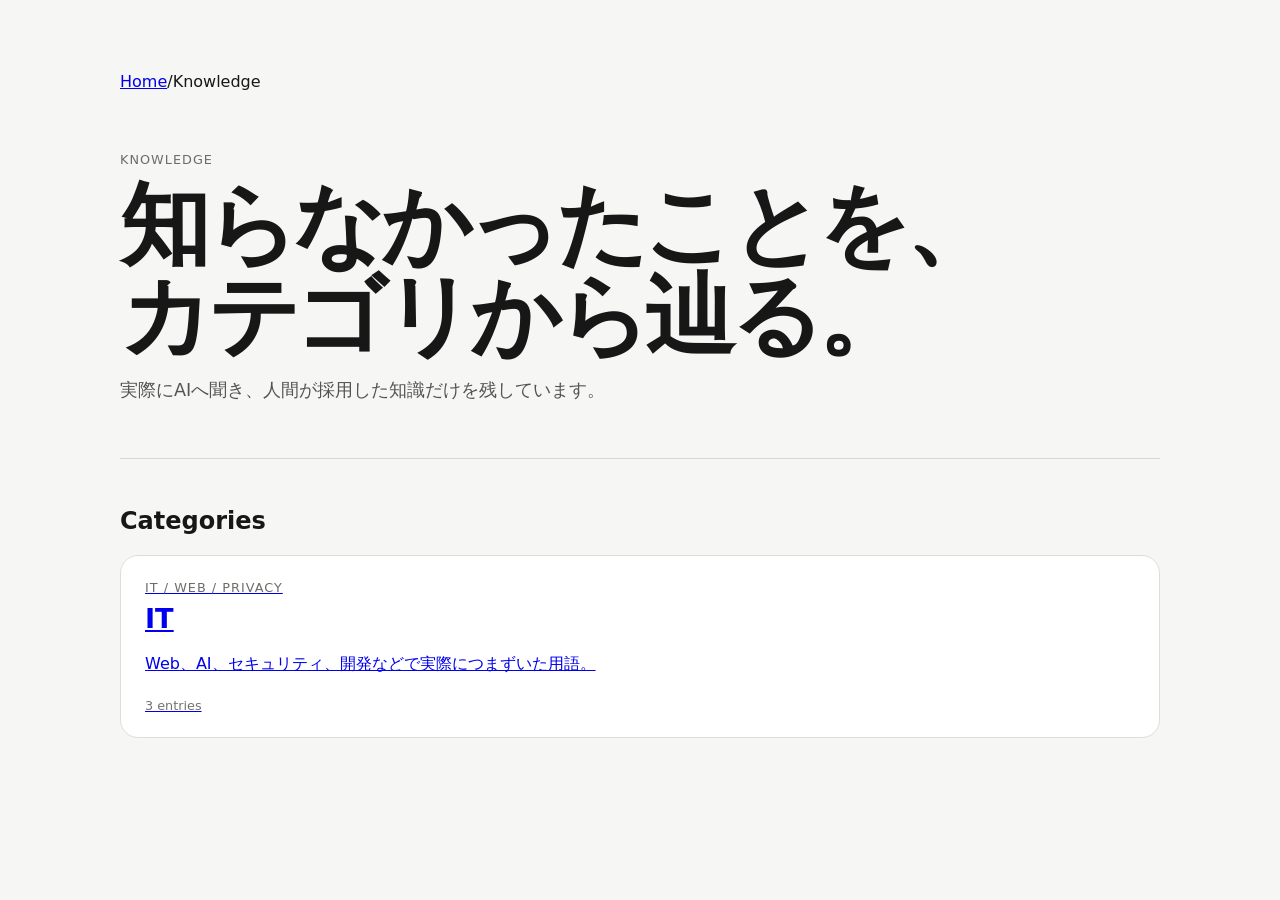
==== knowledge/index.html @ 05bd986e "Add knowledge category index" ====
<!doctype html>
<html lang="ja">
<head>
  <meta charset="utf-8">
  <meta name="viewport" content="width=device-width, initial-scale=1">
  <title>Knowledge | Ignorance Driven Learning</title>
  <meta name="description" content="知らなかったことをカテゴリごとに整理したナレッジ一覧。">
  <link rel="stylesheet" href="../styles.css">
</head>
<body>
  <main class="container">
    <nav class="breadcrumb"><a href="../">Home</a><span>/</span><span>Knowledge</span></nav>
    <header class="hero compact">
      <p class="eyebrow">Knowledge</p>
      <h1>知らなかったことを、<br>カテゴリから辿る。</h1>
      <p class="lead">実際にAIへ聞き、人間が採用した知識だけを残しています。</p>
    </header>

    <section>
      <div class="section-head">
        <h2>Categories</h2>
      </div>
      <div class="grid">
        <a class="card card-link" href="./it/">
          <div class="meta">IT / Web / Privacy</div>
          <h3>IT</h3>
          <p>Web、AI、セキュリティ、開発などで実際につまずいた用語。</p>
          <div class="tags"><span>3 entries</span></div>
        </a>
      </div>
    </section>
  </main>
</body>
</html>
---- styles.css ----
:root {
  font-family: Inter, system-ui, -apple-system, BlinkMacSystemFont, "Segoe UI", sans-serif;
  color: #171717;
  background: #f6f6f4;
}

* { box-sizing: border-box; }

body {
  margin: 0;
  min-height: 100vh;
}

.container {
  width: min(1040px, calc(100% - 32px));
  margin: 0 auto;
  padding: 72px 0 96px;
}

.hero {
  padding: 48px 0 56px;
  border-bottom: 1px solid #d7d7d2;
  margin-bottom: 48px;
}

.eyebrow,
.meta,
#count {
  font-size: 0.8rem;
  letter-spacing: 0.08em;
  text-transform: uppercase;
  color: #6c6c68;
}

h1 {
  margin: 12px 0 16px;
  max-width: 900px;
  font-size: clamp(2.4rem, 7vw, 5.6rem);
  line-height: 1.02;
  letter-spacing: -0.05em;
}

.lead {
  margin: 0;
  font-size: 1.1rem;
  color: #555550;
}

.section-head {
  display: flex;
  align-items: baseline;
  justify-content: space-between;
  gap: 16px;
  margin-bottom: 20px;
}

.section-head h2 { margin: 0; }

.grid {
  display: grid;
  grid-template-columns: repeat(auto-fit, minmax(260px, 1fr));
  gap: 16px;
}

.card {
  background: white;
  border: 1px solid #deded8;
  border-radius: 18px;
  padding: 24px;
}

.card h3 {
  margin: 8px 0 2px;
  font-size: 1.7rem;
}

.reading {
  margin: 0 0 18px;
  color: #777772;
  font-size: 0.9rem;
}

.card > p:not(.reading) {
  line-height: 1.7;
}

.tags {
  display: flex;
  gap: 8px;
  flex-wrap: wrap;
  margin-top: 20px;
  color: #73736e;
  font-size: 0.8rem;
}
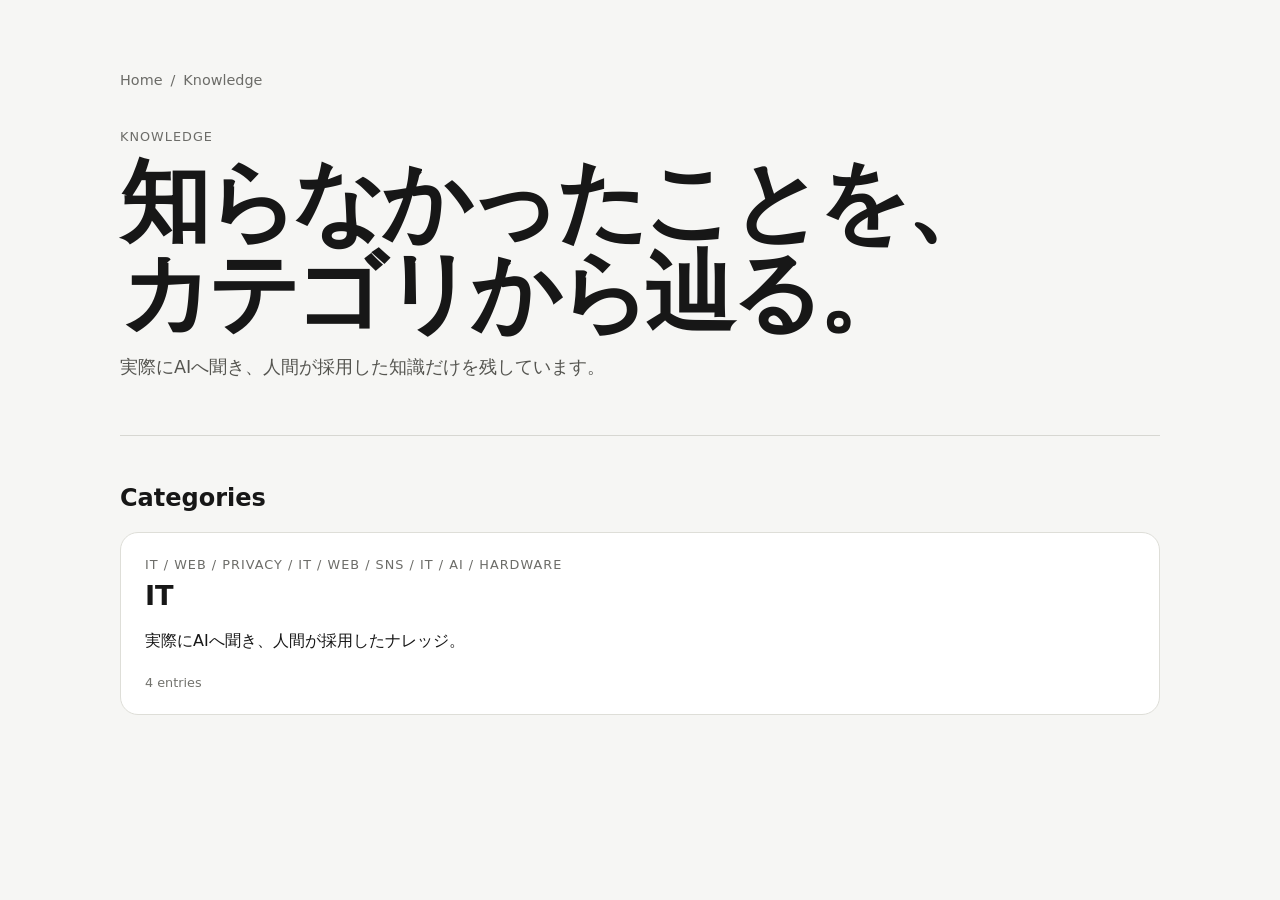
==== commit 8060d6d9: "Build knowledge pages" ====
--- a/knowledge/index.html
+++ b/knowledge/index.html
@@ -15,17 +15,14 @@
       <h1>知らなかったことを、<br>カテゴリから辿る。</h1>
       <p class="lead">実際にAIへ聞き、人間が採用した知識だけを残しています。</p>
     </header>
-
     <section>
-      <div class="section-head">
-        <h2>Categories</h2>
-      </div>
+      <div class="section-head"><h2>Categories</h2></div>
       <div class="grid">
         <a class="card card-link" href="./it/">
-          <div class="meta">IT / Web / Privacy</div>
+          <div class="meta">IT / Web / Privacy / IT / Web / SNS / IT / AI / Hardware</div>
           <h3>IT</h3>
-          <p>Web、AI、セキュリティ、開発などで実際につまずいた用語。</p>
-          <div class="tags"><span>3 entries</span></div>
+          <p>実際にAIへ聞き、人間が採用したナレッジ。</p>
+          <div class="tags"><span>4 entries</span></div>
         </a>
       </div>
     </section>
--- a/styles.css
+++ b/styles.css
@@ -11,6 +11,8 @@
   min-height: 100vh;
 }
 
+a { color: inherit; }
+
 .container {
   width: min(1040px, calc(100% - 32px));
   margin: 0 auto;
@@ -23,9 +25,14 @@
   margin-bottom: 48px;
 }
 
+.hero.compact {
+  padding-top: 28px;
+}
+
 .eyebrow,
 .meta,
-#count {
+#count,
+.section-head > span {
   font-size: 0.8rem;
   letter-spacing: 0.08em;
   text-transform: uppercase;
@@ -46,6 +53,23 @@
   color: #555550;
 }
 
+.breadcrumb {
+  display: flex;
+  gap: 8px;
+  flex-wrap: wrap;
+  align-items: center;
+  font-size: 0.9rem;
+  color: #6c6c68;
+}
+
+.breadcrumb a {
+  text-decoration: none;
+}
+
+.breadcrumb a:hover {
+  text-decoration: underline;
+}
+
 .section-head {
   display: flex;
   align-items: baseline;
@@ -62,11 +86,23 @@
   gap: 16px;
 }
 
-.card {
+.card,
+.detail-card {
   background: white;
   border: 1px solid #deded8;
   border-radius: 18px;
   padding: 24px;
+}
+
+.card-link {
+  display: block;
+  text-decoration: none;
+  transition: transform 0.15s ease, border-color 0.15s ease;
+}
+
+.card-link:hover {
+  transform: translateY(-2px);
+  border-color: #bdbdb5;
 }
 
 .card h3 {
@@ -80,7 +116,8 @@
   font-size: 0.9rem;
 }
 
-.card > p:not(.reading) {
+.card > p:not(.reading),
+.detail-card p {
   line-height: 1.7;
 }
 
@@ -92,3 +129,38 @@
   color: #73736e;
   font-size: 0.8rem;
 }
+
+.detail-page {
+  width: min(860px, calc(100% - 32px));
+}
+
+.detail-card {
+  margin-top: 32px;
+  padding: clamp(28px, 5vw, 56px);
+}
+
+.detail-card h1 {
+  font-size: clamp(3rem, 9vw, 6rem);
+  margin-bottom: 6px;
+}
+
+.detail-summary {
+  font-size: clamp(1.2rem, 2.5vw, 1.6rem);
+  line-height: 1.6 !important;
+  margin: 28px 0 44px;
+}
+
+.detail-card section {
+  padding-top: 28px;
+  margin-top: 28px;
+  border-top: 1px solid #e5e5df;
+}
+
+.detail-card h2 {
+  margin: 0 0 10px;
+  font-size: 1.15rem;
+}
+
+code {
+  overflow-wrap: anywhere;
+}
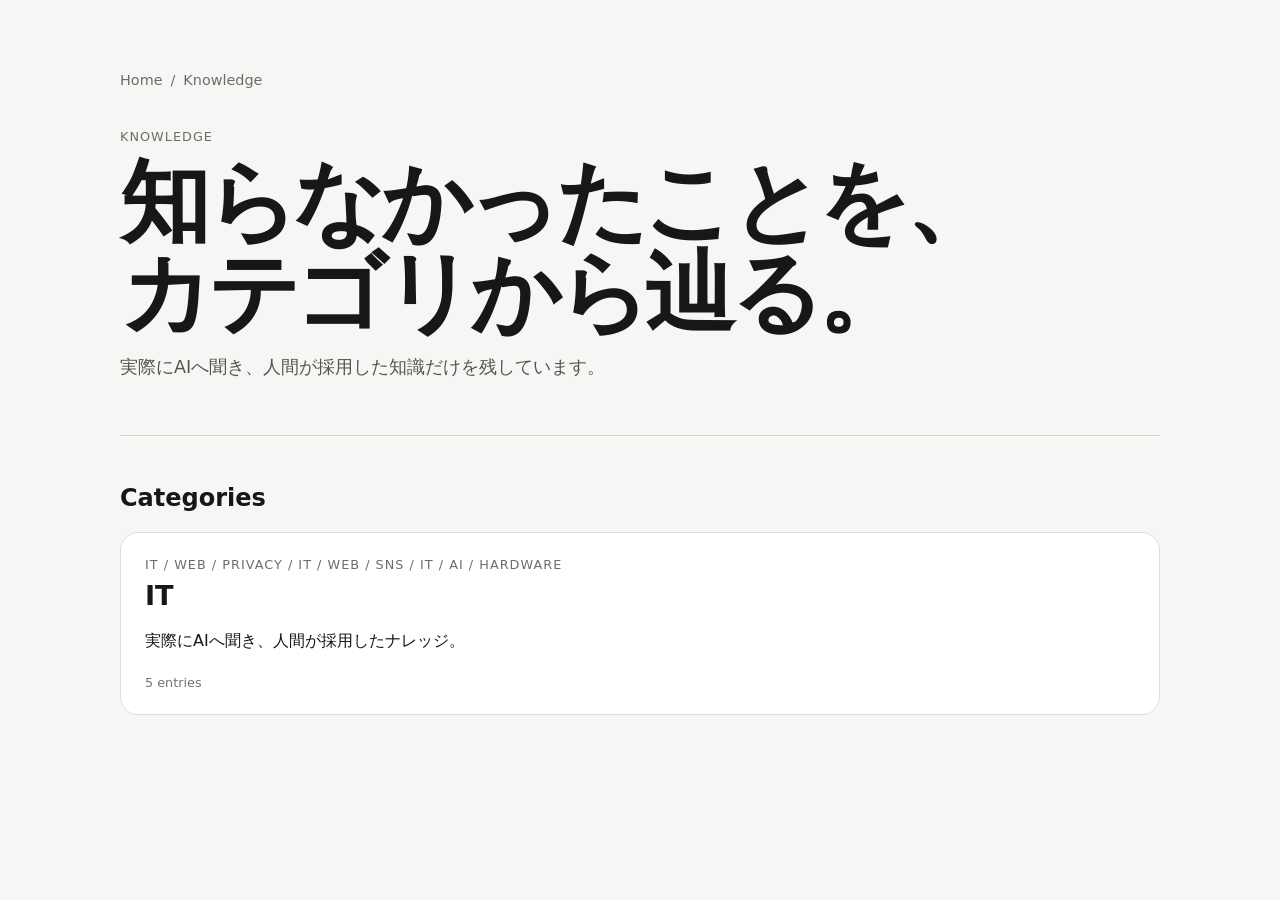
==== commit 658c3526: "Build knowledge pages" ====
--- a/knowledge/index.html
+++ b/knowledge/index.html
@@ -22,7 +22,7 @@
           <div class="meta">IT / Web / Privacy / IT / Web / SNS / IT / AI / Hardware</div>
           <h3>IT</h3>
           <p>実際にAIへ聞き、人間が採用したナレッジ。</p>
-          <div class="tags"><span>4 entries</span></div>
+          <div class="tags"><span>5 entries</span></div>
         </a>
       </div>
     </section>
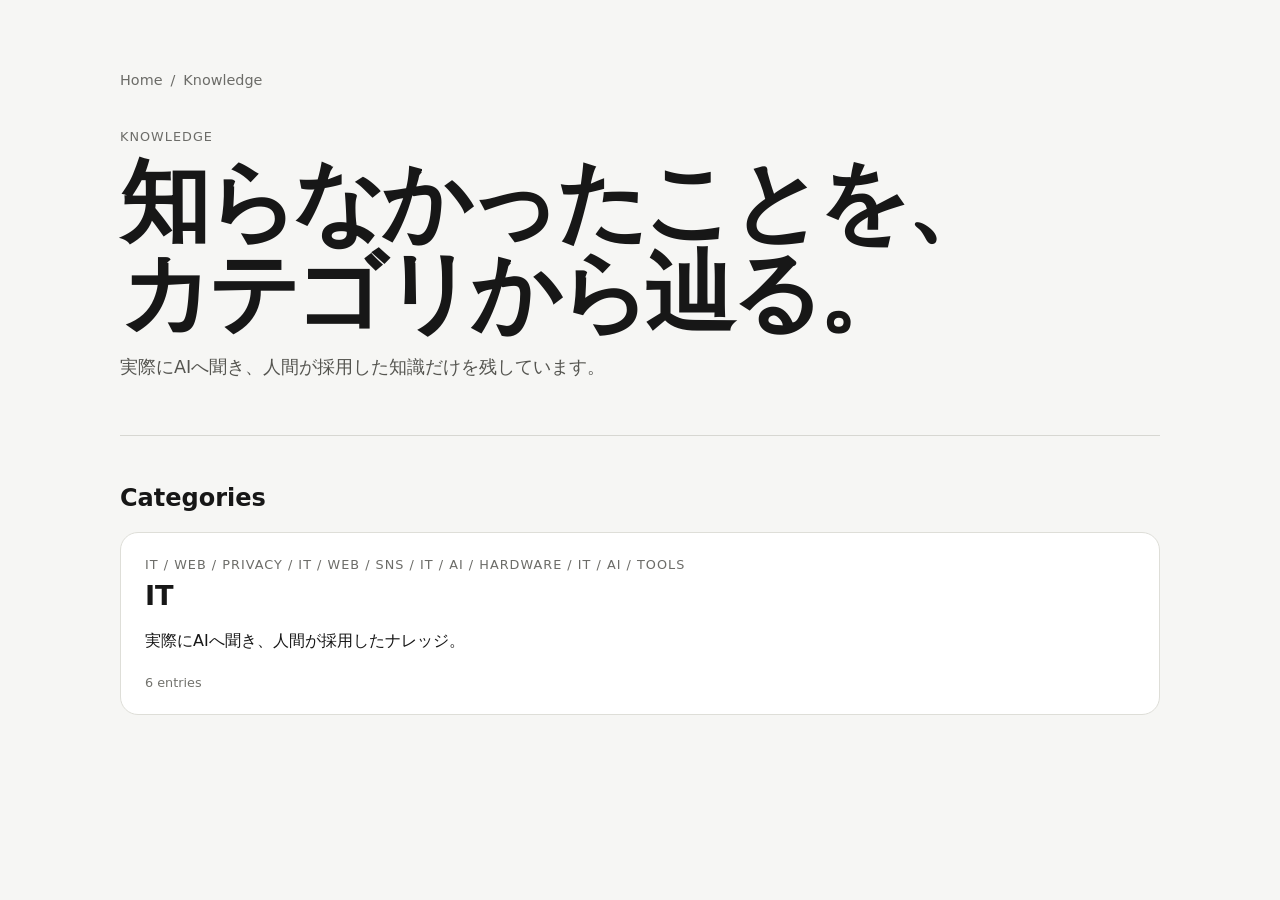
==== commit 636afbad: "Build knowledge pages" ====
--- a/knowledge/index.html
+++ b/knowledge/index.html
@@ -19,10 +19,10 @@
       <div class="section-head"><h2>Categories</h2></div>
       <div class="grid">
         <a class="card card-link" href="./it/">
-          <div class="meta">IT / Web / Privacy / IT / Web / SNS / IT / AI / Hardware</div>
+          <div class="meta">IT / Web / Privacy / IT / Web / SNS / IT / AI / Hardware / IT / AI / Tools</div>
           <h3>IT</h3>
           <p>実際にAIへ聞き、人間が採用したナレッジ。</p>
-          <div class="tags"><span>5 entries</span></div>
+          <div class="tags"><span>6 entries</span></div>
         </a>
       </div>
     </section>
